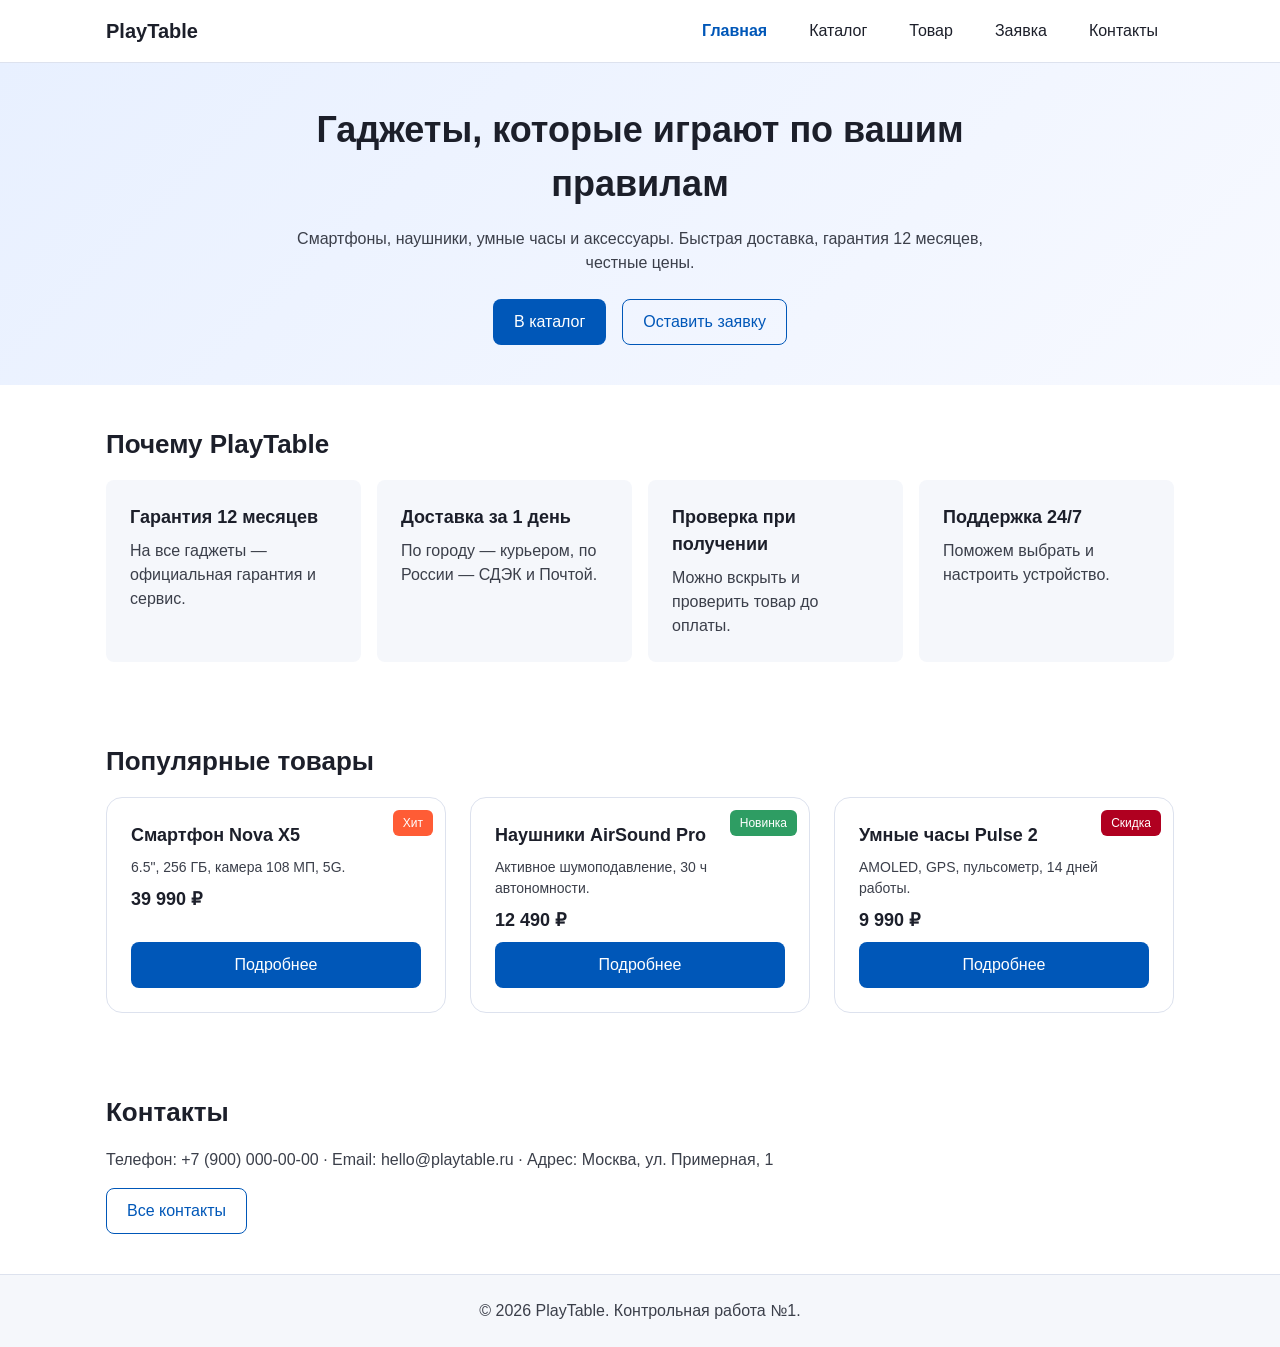
==== index.html @ f5bf5b52 "feat: initial commit with catalog JS logic" ====
<!DOCTYPE html>
<html lang="ru">
<head>
  <meta charset="UTF-8">
  <meta name="viewport" content="width=device-width, initial-scale=1.0">
  <meta name="description" content="PlayTable — магазин гаджетов и аксессуаров: смартфоны, наушники, умные часы и аксессуары с доставкой.">
  <title>PlayTable — гаджеты и аксессуары</title>
  <link rel="stylesheet" href="css/style.css">
  <link rel="stylesheet" href="css/responsive.css">
</head>
<body>
  <a href="#main-content" class="skip-link">Перейти к основному содержимому</a>

  <header class="site-header">
    <div class="site-header__inner">
      <a class="site-header__logo" href="index.html">PlayTable</a>
      <nav class="site-nav" aria-label="Основная навигация">
        <ul class="site-nav__list">
          <li class="site-nav__item"><a class="site-nav__link site-nav__link--active" href="index.html">Главная</a></li>
          <li class="site-nav__item"><a class="site-nav__link" href="catalog.html">Каталог</a></li>
          <li class="site-nav__item"><a class="site-nav__link" href="product.html">Товар</a></li>
          <li class="site-nav__item"><a class="site-nav__link" href="order.html">Заявка</a></li>
          <li class="site-nav__item"><a class="site-nav__link" href="contacts.html">Контакты</a></li>
        </ul>
      </nav>
    </div>
  </header>

  <!-- Единственный тег main на странице с нужным ID -->
  <main id="main-content">
    
    <section class="hero" id="hero">
      <div class="hero__content">
        <h1 class="hero__title">Гаджеты, которые играют по вашим правилам</h1>
        <p class="hero__text">Смартфоны, наушники, умные часы и аксессуары. Быстрая доставка, гарантия 12 месяцев, честные цены.</p>
        <div class="hero__actions">
          <a class="button button--primary" href="catalog.html">В каталог</a>
          <a class="button button--ghost" href="order.html">Оставить заявку</a>
        </div>
      </div>
    </section>

    <section class="section" id="advantages">
      <h2 class="section__title">Почему PlayTable</h2>
      <ul class="advantages">
        <li class="advantages__item">
          <h3 class="advantages__title">Гарантия 12 месяцев</h3>
          <p class="advantages__text">На все гаджеты — официальная гарантия и сервис.</p>
        </li>
        <li class="advantages__item">
          <h3 class="advantages__title">Доставка за 1 день</h3>
          <p class="advantages__text">По городу — курьером, по России — СДЭК и Почтой.</p>
        </li>
        <li class="advantages__item">
          <h3 class="advantages__title">Проверка при получении</h3>
          <p class="advantages__text">Можно вскрыть и проверить товар до оплаты.</p>
        </li>
        <li class="advantages__item">
          <h3 class="advantages__title">Поддержка 24/7</h3>
          <p class="advantages__text">Поможем выбрать и настроить устройство.</p>
        </li>
      </ul>
    </section>

    <section class="section" id="popular">
      <h2 class="section__title">Популярные товары</h2>
      <div class="product-grid">
        <article class="product-card product-card--hit">
          <span class="product-card__badge">Хит</span>
          <h3 class="product-card__title">Смартфон Nova X5</h3>
          <p class="product-card__description">6.5", 256 ГБ, камера 108 МП, 5G.</p>
          <p class="product-card__price">39 990 ₽</p>
          <a class="button button--primary product-card__button" href="product-nova-x5.html">Подробнее</a>
        </article>
        <article class="product-card">
          <span class="product-card__badge product-card__badge--new">Новинка</span>
          <h3 class="product-card__title">Наушники AirSound Pro</h3>
          <p class="product-card__description">Активное шумоподавление, 30 ч автономности.</p>
          <p class="product-card__price">12 490 ₽</p>
          <a class="button button--primary product-card__button" href="product-airsound-pro.html">Подробнее</a>
        </article>
        <article class="product-card product-card--discount">
          <span class="product-card__badge product-card__badge--discount">Скидка</span>
          <h3 class="product-card__title">Умные часы Pulse 2</h3>
          <p class="product-card__description">AMOLED, GPS, пульсометр, 14 дней работы.</p>
          <p class="product-card__price">9 990 ₽</p>
          <a class="button button--primary product-card__button" href="product-pulse-2.html">Подробнее</a>
        </article>
      </div>
    </section>

    <section class="section" id="contacts">
      <h2 class="section__title">Контакты</h2>
      <p class="section__text">Телефон: +7 (900) 000-00-00 · Email: hello@playtable.ru · Адрес: Москва, ул. Примерная, 1</p>
      <a class="button button--ghost" href="contacts.html">Все контакты</a>
    </section>

  </main> <!-- Закрываем main ЗДЕСЬ, до подвала -->

  <footer class="site-footer">
    <p class="site-footer__text">© 2026 PlayTable. Контрольная работа №1.</p>
  </footer>

  <button class="to-top" id="toTop" aria-label="Наверх">↑</button>
  <script src="js/main.js"></script>
</body>
</html>
---- css/style.css ----
:root {
  --color-bg: #ffffff;
  --color-surface: #f5f7fb;
  --color-text: #1c1f2a;
  --color-muted: #3b3f4a;
  --color-primary: #0057b8;
  --color-primary-dark: #003f86;
  --color-accent: #ff5c35;
  --color-border: #dde2ee;
  --color-danger: #b00020;
  --space-sm: 8px;
  --space-md: 16px;
  --space-lg: 24px;
  --space-xl: 40px;
  --radius-sm: 6px;
  --radius-md: 8px;
  --radius-lg: 16px;
  --shadow-card: 0 6px 20px rgba(20, 30, 60, 0.08);
  --font-main: "Segoe UI", Arial, sans-serif;
}

* { box-sizing: border-box; }

body {
  margin: 0;
  font-family: var(--font-main);
  color: var(--color-text);
  background: var(--color-bg);
  line-height: 1.5;
}

a { color: var(--color-primary); text-decoration: none; }
a:hover { text-decoration: underline; }

img { max-width: 100%; display: block; }

/* Header */
.site-header {
  position: sticky;
  top: 0;
  z-index: 100;
  background: #fff;
  border-bottom: 1px solid var(--color-border);
}
.site-header__inner {
  max-width: 1100px;
  margin: 0 auto;
  padding: var(--space-md);
  display: flex;
  align-items: center;
  justify-content: space-between;
  gap: var(--space-md);
}
.site-header__logo {
  font-weight: 700;
  font-size: 20px;
  color: var(--color-text);
}
.site-header__logo:hover { text-decoration: none; }

/* Nav */
.site-nav__list {
  display: flex;
  gap: var(--space-md);
  list-style: none;
  margin: 0;
  padding: 0;
}
.site-nav__link {
  color: var(--color-text);
  padding: var(--space-sm) var(--space-md);
  border-radius: var(--radius-sm);
}
.site-nav__link:hover {
  background: var(--color-surface);
  text-decoration: none;
}
.site-nav__link--active {
  color: var(--color-primary);
  font-weight: 600;
}

/* Buttons */
.button {
  display: inline-block;
  padding: 10px 20px;
  border-radius: var(--radius-md);
  border: 1px solid transparent;
  font: inherit;
  cursor: pointer;
  text-align: center;
  transition: background 0.2s, color 0.2s, border-color 0.2s;
}
.button:hover { text-decoration: none; }
.button:focus-visible {
  outline: 2px solid var(--color-primary);
  outline-offset: 3px;
}
.button--primary {
  background: var(--color-primary);
  color: #fff;
}
.button--primary:hover { background: var(--color-primary-dark); }
.button--ghost {
  background: transparent;
  color: var(--color-primary);
  border-color: var(--color-primary);
}
.button--ghost:hover {
  background: var(--color-primary);
  color: #fff;
}
.button--disabled,
.button:disabled {
  opacity: 0.6;
  cursor: not-allowed;
}

/* Sections */
.section {
  max-width: 1100px;
  margin: 0 auto;
  padding: var(--space-xl) var(--space-md);
}
.section__title {
  font-size: 26px;
  margin: 0 0 var(--space-md);
}
.section__text {
  color: var(--color-muted);
  margin: 0 0 var(--space-md);
}

/* Hero */
.hero {
  background: linear-gradient(135deg, #e8f0ff 0%, #f7f9ff 100%);
  padding: var(--space-xl) var(--space-md);
}
.hero__content {
  max-width: 700px;
  margin: 0 auto;
  text-align: center;
}
.hero__title { font-size: 36px; margin: 0 0 var(--space-md); }
.hero__text { color: var(--color-muted); margin: 0 0 var(--space-lg); }
.hero__actions { display: flex; gap: var(--space-md); justify-content: center; flex-wrap: wrap; }

/* Advantages (Flex) */
.advantages {
  display: flex;
  flex-wrap: wrap;
  gap: var(--space-md);
  list-style: none;
  padding: 0;
  margin: 0;
}
.advantages__item {
  flex: 1 1 220px;
  background: var(--color-surface);
  padding: var(--space-lg);
  border-radius: var(--radius-md);
}
.advantages__title { margin: 0 0 var(--space-sm); font-size: 18px; }
.advantages__text { margin: 0; color: var(--color-muted); }

/* Product grid (Grid) */
.product-grid {
  display: grid;
  grid-template-columns: repeat(auto-fill, minmax(240px, 1fr));
  gap: var(--space-lg);
}

/* Product card */
.product-card {
  position: relative;
  background: #fff;
  border: 1px solid var(--color-border);
  border-radius: var(--radius-lg);
  padding: var(--space-lg);
  display: flex;
  flex-direction: column;
  gap: var(--space-sm);
  transition: box-shadow 0.2s, transform 0.2s;
}
.product-card:hover {
  box-shadow: var(--shadow-card);
  transform: translateY(-2px);
}
.product-card__badge {
  position: absolute;
  top: 12px;
  right: 12px;
  background: var(--color-accent);
  color: #fff;
  font-size: 12px;
  padding: 4px 10px;
  border-radius: var(--radius-sm);
  z-index: 1;
}
.product-card__badge--new { background: #2e9d63; }
.product-card__badge--discount { background: var(--color-danger); }
.product-card__title { margin: 0; font-size: 18px; }
.product-card__description { margin: 0; color: var(--color-muted); font-size: 14px; }
.product-card__price { margin: 0; font-weight: 700; font-size: 18px; }
.product-card__button { margin-top: auto; }

/* Breadcrumbs */
.breadcrumbs {
  max-width: 1100px;
  margin: 0 auto;
  padding: var(--space-md);
  color: var(--color-muted);
  font-size: 14px;
}
.breadcrumbs__link { color: var(--color-primary); }
.breadcrumbs__current { color: var(--color-muted); }

/* Catalog layout */
.catalog-layout {
  max-width: 1100px;
  margin: 0 auto;
  padding: 0 var(--space-md) var(--space-xl);
  display: grid;
  grid-template-columns: 220px 1fr;
  gap: var(--space-lg);
}
.catalog-filters {
  position: sticky;
  top: 80px;
  align-self: start;
  background: var(--color-surface);
  padding: var(--space-lg);
  border-radius: var(--radius-md);
}
.catalog-filters__title { margin: 0 0 var(--space-md); font-size: 18px; }
.catalog-filters__list {
  list-style: none;
  margin: 0;
  padding: 0;
  display: flex;
  flex-direction: column;
  gap: var(--space-sm);
}
.catalog-filters__link { color: var(--color-text); }
.catalog-filters__link:hover { color: var(--color-primary); }

/* Product detail */
.product-detail {
  max-width: 1100px;
  margin: 0 auto;
  padding: 0 var(--space-md) var(--space-xl);
  display: grid;
  grid-template-columns: 1fr 1fr;
  gap: var(--space-xl);
}
.product-detail__media { position: relative; }
.product-detail__image {
  background: var(--color-surface);
  border-radius: var(--radius-lg);
  min-height: 320px;
  display: flex;
  align-items: center;
  justify-content: center;
  font-size: 28px;
  color: var(--color-muted);
}
.product-detail__badge { top: 16px; right: 16px; }
.product-detail__title { margin: 0 0 var(--space-md); font-size: 28px; }
.product-detail__description { color: var(--color-muted); }
.product-detail__price { font-size: 24px; font-weight: 700; margin: var(--space-md) 0; }

/* Specs table */
.specs {
  width: 100%;
  border-collapse: collapse;
  margin-top: var(--space-lg);
}
.specs__caption {
  text-align: left;
  font-weight: 600;
  padding-bottom: var(--space-sm);
}
.specs th,
.specs td {
  border: 1px solid var(--color-border);
  padding: var(--space-sm) var(--space-md);
  text-align: left;
}
.specs thead th { background: var(--color-surface); }
.specs tbody tr:nth-child(even) { background: #fafbff; }

/* Similar */
.similar {
  max-width: 1100px;
  margin: 0 auto;
  padding: 0 var(--space-md) var(--space-xl);
}
.similar__list {
  list-style: none;
  padding: 0;
  margin: 0;
  display: flex;
  flex-direction: column;
  gap: var(--space-sm);
}
.similar__link { color: var(--color-primary); }

/* Form */
.order-form {
  max-width: 560px;
  display: flex;
  flex-direction: column;
  gap: var(--space-md);
}
.order-form__field { display: flex; flex-direction: column; gap: var(--space-sm); }
.order-form__field--checkbox {
  flex-direction: row;
  align-items: center;
  gap: var(--space-sm);
}
.order-form__label { font-weight: 600; }
.order-form__label--checkbox { font-weight: 400; }
.order-form__input {
  padding: 10px 12px;
  border: 1px solid var(--color-border);
  border-radius: var(--radius-md);
  font: inherit;
  background: #fff;
}
.order-form__input:focus-visible {
  outline: 2px solid var(--color-primary);
  outline-offset: 2px;
  border-color: var(--color-primary);
}
.order-form__input--textarea { resize: vertical; }
.order-form__actions {
  display: flex;
  gap: var(--space-md);
  flex-wrap: wrap;
}

/* Contacts list */
.contacts-list {
  list-style: none;
  padding: 0;
  margin: 0 0 var(--space-md);
  display: flex;
  flex-direction: column;
  gap: var(--space-sm);
}

/* Modal */
.modal {
  border: none;
  border-radius: var(--radius-lg);
  padding: 0;
  max-width: 420px;
  width: 90%;
  box-shadow: 0 20px 60px rgba(0, 0, 0, 0.3);
}
.modal::backdrop { background: rgba(0, 0, 0, 0.5); }
.modal__content {
  padding: var(--space-lg);
  display: flex;
  flex-direction: column;
  gap: var(--space-md);
}
.modal__title { margin: 0; }
.modal__text { margin: 0; color: var(--color-muted); }
.modal__label { font-weight: 600; }
.modal__input {
  padding: 10px 12px;
  border: 1px solid var(--color-border);
  border-radius: var(--radius-md);
  font: inherit;
}
.modal__actions {
  display: flex;
  gap: var(--space-sm);
  flex-wrap: wrap;
}

/* Fixed to-top button */
.to-top {
  position: fixed;
  right: 20px;
  bottom: 20px;
  z-index: 50;
  width: 44px;
  height: 44px;
  border-radius: 50%;
  border: none;
  background: var(--color-primary);
  color: #fff;
  font-size: 18px;
  cursor: pointer;
  box-shadow: var(--shadow-card);
  display: none;
}
.to-top:hover { background: var(--color-primary-dark); }
.to-top:focus-visible {
  outline: 2px solid var(--color-primary);
  outline-offset: 3px;
}
.to-top--visible { display: block; }

/* Footer */
.site-footer {
  background: var(--color-surface);
  border-top: 1px solid var(--color-border);
  padding: var(--space-lg) var(--space-md);
  text-align: center;
}
.site-footer__text { margin: 0; color: var(--color-muted); }

/* Mobile */
@media (max-width: 768px) {
  .site-header__inner { flex-direction: column; align-items: flex-start; }
  .site-nav__list { flex-wrap: wrap; }
  .catalog-layout { grid-template-columns: 1fr; }
  .catalog-filters { position: static; }
  .product-detail { grid-template-columns: 1fr; }
  .hero__title { font-size: 26px; }
}
---- css/responsive.css ----
/* =========================================
   КР №3: Адаптивность (Mobile First)
   ========================================= */

/* 1. Базовые стили для мобильных (по умолчанию) */
img, video {
  max-width: 100%;
  height: auto;
}

body {
  overflow-x: hidden; /* Запрет горизонтального скролла всей страницы */
}

/* Адаптивное меню (бургер-стиль) */
.site-header__inner {
  flex-direction: column;
  align-items: flex-start;
  gap: 10px;
}

.site-nav__list {
  flex-wrap: wrap;
  gap: 10px;
  justify-content: flex-start;
}

/* Сетка карточек в одну колонку */
.product-grid {
  grid-template-columns: 1fr;
}

/* Каталог: фильтр сверху, товары снизу */
.catalog-layout {
  grid-template-columns: 1fr;
}

.catalog-filters {
  position: static; /* Убираем sticky на мобильных */
  margin-bottom: 20px;
}

/* Страница товара: картинка сверху, описание снизу */
.product-detail {
  grid-template-columns: 1fr;
}

/* Таблица характеристик */
.table-wrapper {
  overflow-x: auto;
  -webkit-overflow-scrolling: touch;
  width: 100%;
  margin-bottom: 20px;
}
.product-table {
  min-width: 600px; /* Задаем минимальную ширину, чтобы таблица не сжималась */
}

/* Форма заявки */
.order-form {
  max-width: 100%;
}

.order-form__actions {
  flex-direction: column;
}

.button {
  width: 100%;
  margin-bottom: 10px;
}

/* Hero-блок */
.hero__title {
  font-size: 28px;
}
.hero__actions {
  flex-direction: column;
}

/* Картинка товара */
.product-detail__img {
  width: 100%;
  height: auto;
  border-radius: var(--radius-lg);
  object-fit: cover;
}

/* Skip-link (доступность) */
.skip-link {
  position: absolute;
  top: -100px;
  left: 0;
  background: var(--color-primary);
  color: white;
  padding: 10px;
  z-index: 1000;
  transition: top 0.2s;
}
.skip-link:focus {
  top: 0;
}

/* 2. Планшеты (от 768px) */
@media (min-width: 768px) {
  .site-header__inner {
    flex-direction: row;
    align-items: center;
    justify-content: space-between;
  }
  
  .site-nav__list {
    justify-content: flex-end;
  }

  .product-grid {
    grid-template-columns: repeat(2, 1fr);
  }

  .catalog-layout {
    grid-template-columns: 220px 1fr;
  }

  .catalog-filters {
    position: sticky;
    top: 80px;
    margin-bottom: 0;
  }

  .product-detail {
    grid-template-columns: 1fr 1fr;
  }

  .order-form__actions {
    flex-direction: row;
  }

  .button {
    width: auto;
    margin-bottom: 0;
  }
  
  .hero__title {
    font-size: 36px;
  }
  
  .hero__actions {
    flex-direction: row;
    justify-content: center;
  }
}

/* 3. Большие экраны (от 1024px) */
@media (min-width: 1024px) {
  .product-grid {
    grid-template-columns: repeat(3, 1fr);
  }
}

/* 4. Очень широкие экраны (от 1440px) */
@media (min-width: 1440px) {
  .product-grid {
    grid-template-columns: repeat(4, 1fr);
  }
}
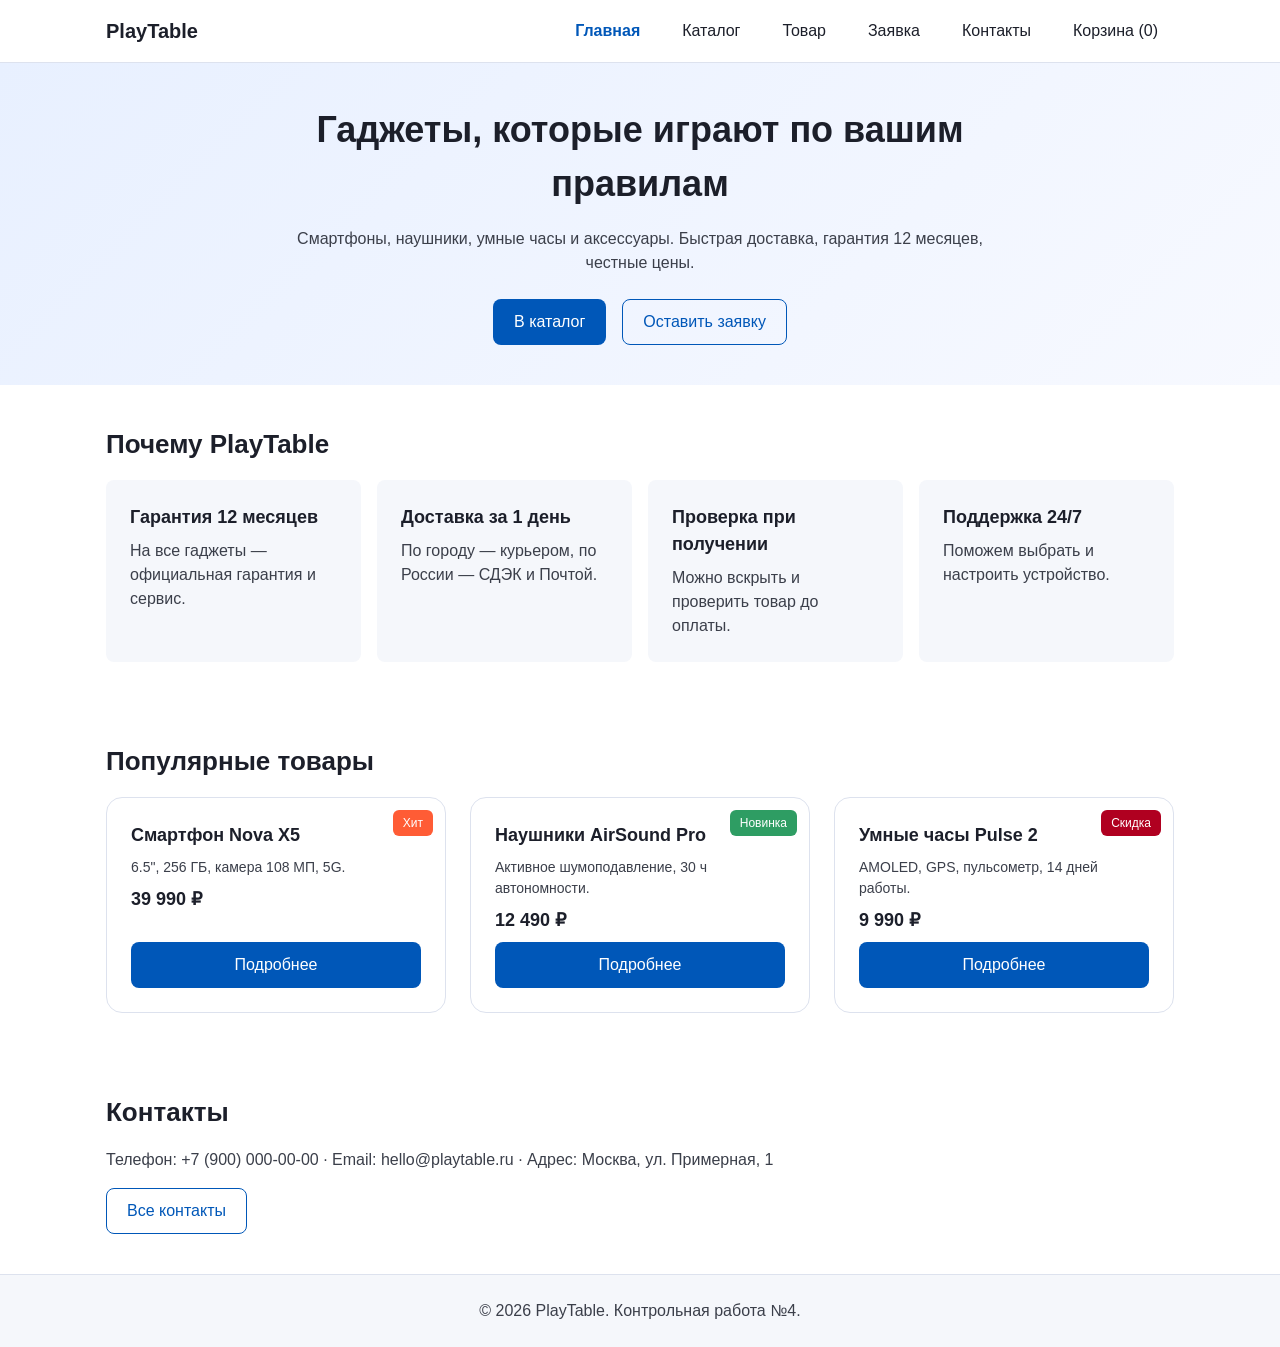
==== commit 2b62deeb: "feat: complete JS interactive shop" ====
--- a/index.html
+++ b/index.html
@@ -21,14 +21,13 @@
           <li class="site-nav__item"><a class="site-nav__link" href="product.html">Товар</a></li>
           <li class="site-nav__item"><a class="site-nav__link" href="order.html">Заявка</a></li>
           <li class="site-nav__item"><a class="site-nav__link" href="contacts.html">Контакты</a></li>
+          <li class="site-nav__item"><a class="site-nav__link" href="cart.html">Корзина (<span id="cart-count">0</span>)</a></li>
         </ul>
       </nav>
     </div>
   </header>
 
-  <!-- Единственный тег main на странице с нужным ID -->
   <main id="main-content">
-    
     <section class="hero" id="hero">
       <div class="hero__content">
         <h1 class="hero__title">Гаджеты, которые играют по вашим правилам</h1>
@@ -94,14 +93,15 @@
       <p class="section__text">Телефон: +7 (900) 000-00-00 · Email: hello@playtable.ru · Адрес: Москва, ул. Примерная, 1</p>
       <a class="button button--ghost" href="contacts.html">Все контакты</a>
     </section>
-
-  </main> <!-- Закрываем main ЗДЕСЬ, до подвала -->
+  </main>
 
   <footer class="site-footer">
-    <p class="site-footer__text">© 2026 PlayTable. Контрольная работа №1.</p>
+    <p class="site-footer__text">© 2026 PlayTable. Контрольная работа №4.</p>
   </footer>
 
   <button class="to-top" id="toTop" aria-label="Наверх">↑</button>
+  <script src="js/data.js"></script>
+  <script src="js/cart.js"></script>
   <script src="js/main.js"></script>
 </body>
 </html>
